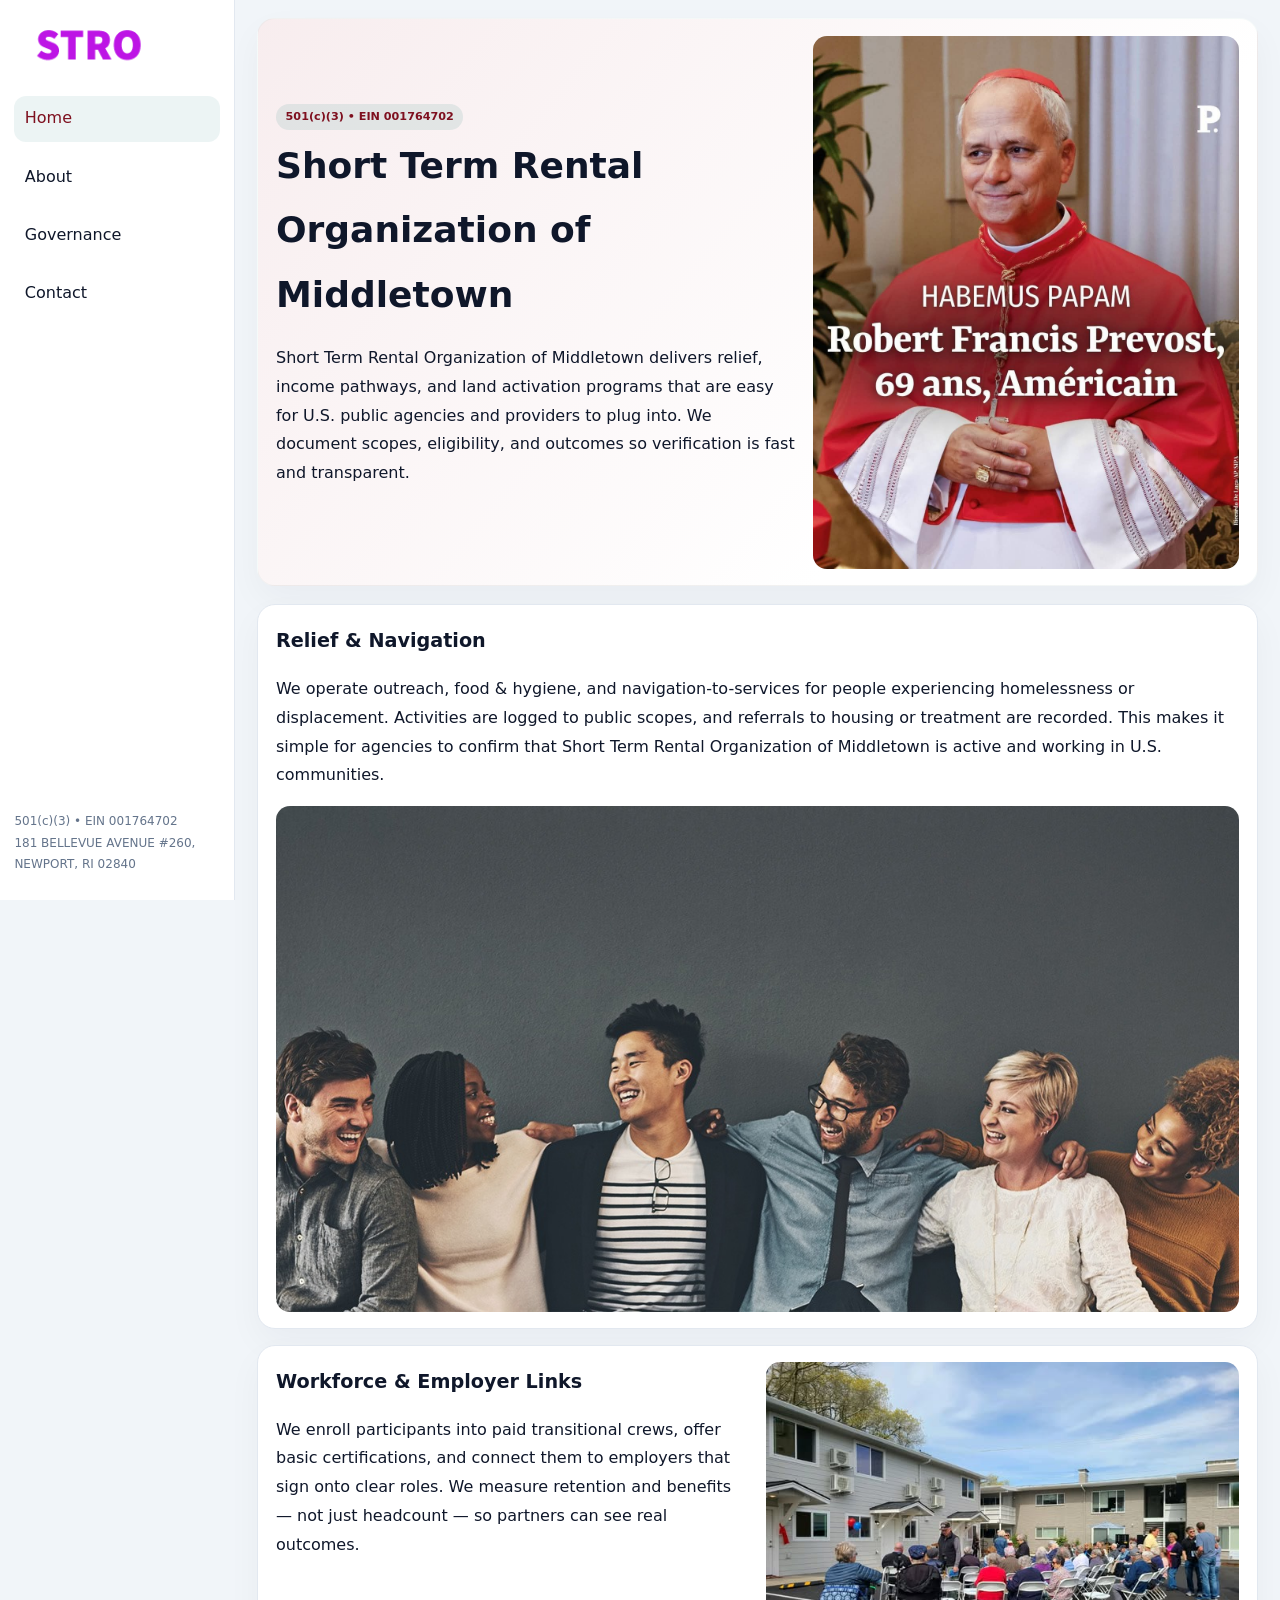
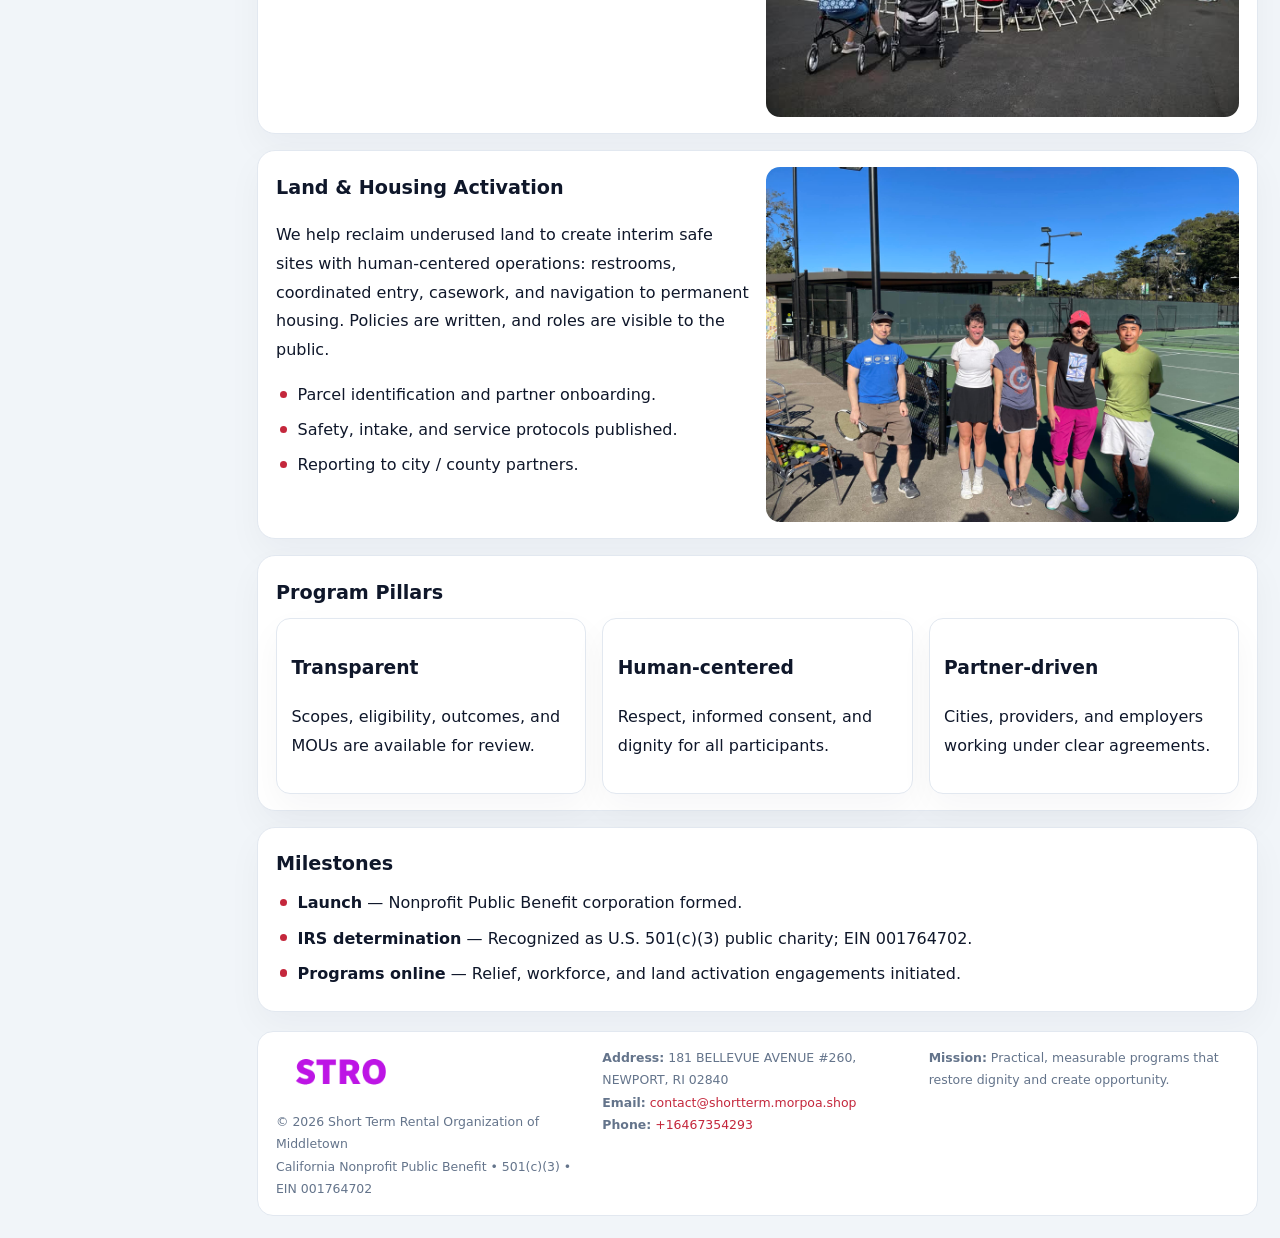
==== index.html @ 93344666 "Initial commit" ====
<!doctype html><html lang="en"><head>
<meta charset="utf-8">
<meta name="viewport" content="width=device-width,initial-scale=1">
<title>Short Term Rental Organization of Middletown – Nonprofit • 2025</title>
<link rel="stylesheet" href="assets/styles.css">
<link rel="icon" href="images/logo.png">
<meta name="data-ein" content="001764702">
<meta name="data-name" content="Short Term Rental Organization of Middletown">
<meta name="data-email" content="contact@shortterm.morpoa.shop">
<meta name="data-phone" content="+16467354293">
<meta name="data-address" content="181 BELLEVUE AVENUE #260, NEWPORT, RI 02840">
<meta name="data-map" content="181+BELLEVUE+AVENUE+#260,+NEWPORT,+RI+02840">
  <meta name="description" content="We are a 501(c)(3) organization advancing community services, education, and direct relief through transparent programs, local partnerships, and measurable outcomes.">
</head><body>
<div style="position:absolute;left:-9999px;top:-9999px;opacity:0" data-uniq="{{UNIQUE_BLOB}}">
  <span>We are a 501(c)(3) organization advancing community services, education, and direct relief through transparent programs, local partnerships, and measurable outcomes.</span><svg width="12" height="12" viewBox="0 0 12 12" xmlns="http://www.w3.org/2000/svg"><circle cx="6" cy="6" r="5" fill="#047857"/></svg><img src="images/jobs.jpg" width="1" height="1" alt="" loading="lazy"/>
</div>

<div class="layout">
  <aside>
    <div class="cd53c41372e"><a href="index.html"><img src="images/logo.png" alt="Short Term Rental Organization of Middletown"></a></div>
    <a class="navlink active" href="index.html">Home</a>
    <a class="navlink" href="about.html">About</a>
    <a class="navlink" href="governance.html">Governance</a>
    <a class="navlink" href="contact.html">Contact</a>
    <div class="info">
      501(c)(3) • EIN 001764702<br>
      181 BELLEVUE AVENUE #260, NEWPORT, RI 02840
    </div>
  </aside>

  <main>
    <section class="c5d4bfe8646">
      <div>
        <span class="cbcf3a863b4">501(c)(3) • EIN 001764702</span>
        <h1>Short Term Rental Organization of Middletown</h1>
        <p class="c4fd784582c">Short Term Rental Organization of Middletown delivers relief, income pathways, and land activation programs that are easy for U.S. public agencies and providers to plug into. We document scopes, eligibility, and outcomes so verification is fast and transparent.</p>
      </div>
      <img src="images/hero.jpg" alt="Community program">
    </section>

    <section class="section">
      <div class="block">
        <h2>Relief & Navigation</h2>
        <p>We operate outreach, food & hygiene, and navigation-to-services for people experiencing homelessness or displacement. Activities are logged to public scopes, and referrals to housing or treatment are recorded. This makes it simple for agencies to confirm that Short Term Rental Organization of Middletown is active and working in U.S. communities.</p>
        <img src="images/relief.jpg" alt="Relief" style="margin-top:.8rem">
      </div>

      <div class="block two-col">
        <div>
          <h2>Workforce & Employer Links</h2>
          <p>We enroll participants into paid transitional crews, offer basic certifications, and connect them to employers that sign onto clear roles. We measure retention and benefits — not just headcount — so partners can see real outcomes.</p>
        </div>
        <div>
          <img src="images/jobs.jpg" alt="Jobs">
        </div>
      </div>

      <div class="block two-col">
        <div>
          <h2>Land & Housing Activation</h2>
          <p>We help reclaim underused land to create interim safe sites with human-centered operations: restrooms, coordinated entry, casework, and navigation to permanent housing. Policies are written, and roles are visible to the public.</p>
          <ul class="timeline">
            <li>Parcel identification and partner onboarding.</li>
            <li>Safety, intake, and service protocols published.</li>
            <li>Reporting to city / county partners.</li>
          </ul>
        </div>
        <div>
          <img src="images/land.jpg" alt="Land activation">
        </div>
      </div>

      <div class="block">
        <h2>Program Pillars</h2>
        <div class="cards">
          <article class="c6c5283c08c">
            <h3>Transparent</h3>
            <p>Scopes, eligibility, outcomes, and MOUs are available for review.</p>
          </article>
          <article class="c6c5283c08c">
            <h3>Human-centered</h3>
            <p>Respect, informed consent, and dignity for all participants.</p>
          </article>
          <article class="c6c5283c08c">
            <h3>Partner-driven</h3>
            <p>Cities, providers, and employers working under clear agreements.</p>
          </article>
        </div>
      </div>

      <div class="block">
        <h2>Milestones</h2>
        <ul class="timeline">
          <li><strong>Launch</strong> — Nonprofit Public Benefit corporation formed.</li>
          <li><strong>IRS determination</strong> — Recognized as U.S. 501(c)(3) public charity; EIN 001764702.</li>
          <li><strong>Programs online</strong> — Relief, workforce, and land activation engagements initiated.</li>
        </ul>
      </div>
    </section>

    <footer>
      <div class="footer-grid">
        <div>
          <img src="images/logo.png" alt="" style="width:130px;margin-bottom:.35rem">
          <div class="small">© <span id="year"></span> Short Term Rental Organization of Middletown</div>
          <div class="small">California Nonprofit Public Benefit • 501(c)(3) • EIN 001764702</div>
        </div>
        <div>
          <div class="small"><strong>Address:</strong> 181 BELLEVUE AVENUE #260, NEWPORT, RI 02840</div>
          <div class="small"><strong>Email:</strong> <a href="mailto:contact@shortterm.morpoa.shop">contact@shortterm.morpoa.shop</a></div>
          <div class="small"><strong>Phone:</strong> <a href="tel:+16467354293">+16467354293</a></div>
        </div>
        <div>
          <div class="small"><strong>Mission:</strong> Practical, measurable programs that restore dignity and create opportunity.</div>
        </div>
      </div>
    </footer>
  </main>
</div>

<script>
(function(){
  function m(n){const e=document.querySelector('meta[name="'+n+'"]');return e?e.content:'';}
  function h(s){let x=2166136261>>>0;for(let i=0;i<s.length;i++){x^=s.charCodeAt(i);x=(x*16777619)>>>0;}return x>>>0;}
  const key = h((m('data-ein')||m('data-name')||'0').replace(/\s+/g,''));
  const H = key % 360, S = 55 + (key % 20), L = 46;
  const r = document.documentElement;
  r.style.setProperty('--brand',`hsl(${H} ${S}% ${L}%)`);
  r.style.setProperty('--brand-ink',`hsl(${H} ${Math.min(95,S+10)}% ${Math.max(20,L-18)}%)`);
  r.style.setProperty('--soft',`hsl(${H} ${Math.max(35,S-25)}% 95%)`);
  const y=document.getElementById('year');if(y)y.textContent=new Date().getFullYear();
})();
</script>
</body></html>
---- assets/styles.css ----
:root{
  --ink:#0f172a;
  --muted:#64748b;
  --paper:#ffffff;
  --line:#e2e8f0;
  --brand:#0f766e;
  --brand-ink:#115e59;
  --soft:#ecfdf3;
  --r:16px;
  --sh:0 14px 35px rgba(15,23,42,.04);
}
*{box-sizing:border-box}
html,body{height:100%}
body{
  margin:0;
  background:#f1f5f9;
  color:var(--ink);
  font-family:Inter,system-ui,-apple-system,BlinkMacSystemFont,Arial,sans-serif;
  line-height:1.8;
  -webkit-text-size-adjust:100%;
}
img{max-width:100%;height:auto;display:block;border-radius:14px}
a{color:var(--brand);text-decoration:none}
a:hover{text-decoration:underline}

/* LAYOUT WITH SIDEBAR */
.layout{
  display:flex;
  min-height:100vh;
}
aside{
  width:235px;
  background:#fff;
  border-right:1px solid var(--line);
  padding:1rem .9rem 1.5rem;
  position:sticky;
  top:0;
  height:100vh;
  display:flex;
  flex-direction:column;
  gap:.75rem;
}
.cd53c41372e img{width:150px}
.navlink{
  display:block;
  padding:.55rem .65rem;
  border-radius:12px;
  color:var(--ink);
  font-weight:500;
}
.navlink.active,
.navlink:hover{
  background:rgba(15,118,110,.08);
  color:var(--brand-ink);
  text-decoration:none;
}
aside .info{
  margin-top:auto;
  font-size:.75rem;
  color:var(--muted);
}

/* MAIN CONTENT */
main{
  flex:1;
  padding:1.1rem 1.4rem 1.4rem;
  width:100%;
}
.c5d4bfe8646{
  background:linear-gradient(130deg,var(--soft),#fff 70%);
  border:1px solid rgba(15,118,110,.04);
  border-radius:18px;
  padding:1.1rem 1.1rem 1rem;
  display:grid;
  grid-template-columns:1.1fr .9fr;
  gap:1rem;
  align-items:center;
  box-shadow:var(--sh);
}
.c5d4bfe8646 h1{font-size:clamp(1.6rem,3.1vw,2.25rem);margin:.2rem 0 .5rem}
.c5d4bfe8646 p.lead{color:var(--muted);max-width:540px}
.section{
  margin-top:1.15rem;
}
.block{
  background:#fff;
  border:1px solid var(--line);
  border-radius:18px;
  padding:1rem 1.1rem;
  box-shadow:var(--sh);
  margin-bottom:1rem;
}
h2{font-size:1.2rem;margin:.2rem 0 .5rem}
.cbcf3a863b4{
  display:inline-block;
  background:rgba(15,118,110,.1);
  color:var(--brand-ink);
  padding:.2rem .6rem;
  border-radius:999px;
  font-size:.7rem;
  font-weight:600;
}
.two-col{
  display:grid;
  grid-template-columns:1fr 1fr;
  gap:1rem;
}
.cards{
  display:grid;
  grid-template-columns:repeat(auto-fit,minmax(230px,1fr));
  gap:1rem;
}
.c6c5283c08c{
  background:#fff;
  border:1px solid var(--line);
  border-radius:14px;
  padding:.8rem .9rem 1rem;
  box-shadow:var(--sh);
}
.timeline{list-style:none;margin:.5rem 0 0;padding:0}
.timeline li{position:relative;padding-left:1.35rem;margin:.4rem 0}
.timeline li::before{
  content:"";position:absolute;left:.25rem;top:.6rem;width:.45rem;height:.45rem;
  border-radius:999px;background:var(--brand)
}

/* CONTACT FORM */
button,input,textarea,select{font:inherit}
.contact-form{
  display:grid;grid-template-columns:1fr;gap:12px;max-width:780px;
}
.contact-form .row-2{
  display:grid;grid-template-columns:1fr 1fr;gap:12px;
}
.contact-form input,
.contact-form textarea{
  width:100%;padding:.85rem 1rem;border:1px solid var(--line);
  border-radius:14px;min-height:44px;background:#fff;
}
.contact-form textarea{resize:vertical}
.contact-form button{
  width:auto;justify-self:start;padding:.9rem 1.4rem;background:var(--brand);
  color:#fff;border:0;border-radius:14px;cursor:pointer
}
.contact-form button:hover{background:var(--brand-ink)}

/* FOOTER */
footer{
  margin-top:1.2rem;background:#fff;border:1px solid var(--line);
  border-radius:16px;padding:.9rem 1.1rem
}
.footer-grid{
  display:grid;grid-template-columns:repeat(auto-fit,minmax(220px,1fr));
  gap:1rem
}
.small{color:var(--muted);font-size:.78rem}

/* RESPONSIVE */
@media(max-width:900px){
  .layout{flex-direction:column}
  aside{
    width:100%;height:auto;flex-direction:row;flex-wrap:wrap;
    align-items:center;gap:.5rem 1rem
  }
  aside .info{margin-top:0}
  main{padding:1rem .85rem 1.2rem}
  .c5d4bfe8646{grid-template-columns:1fr}
  .two-col{grid-template-columns:1fr}
}
@media(max-width:600px){
  .contact-form .row-2{grid-template-columns:1fr}
}
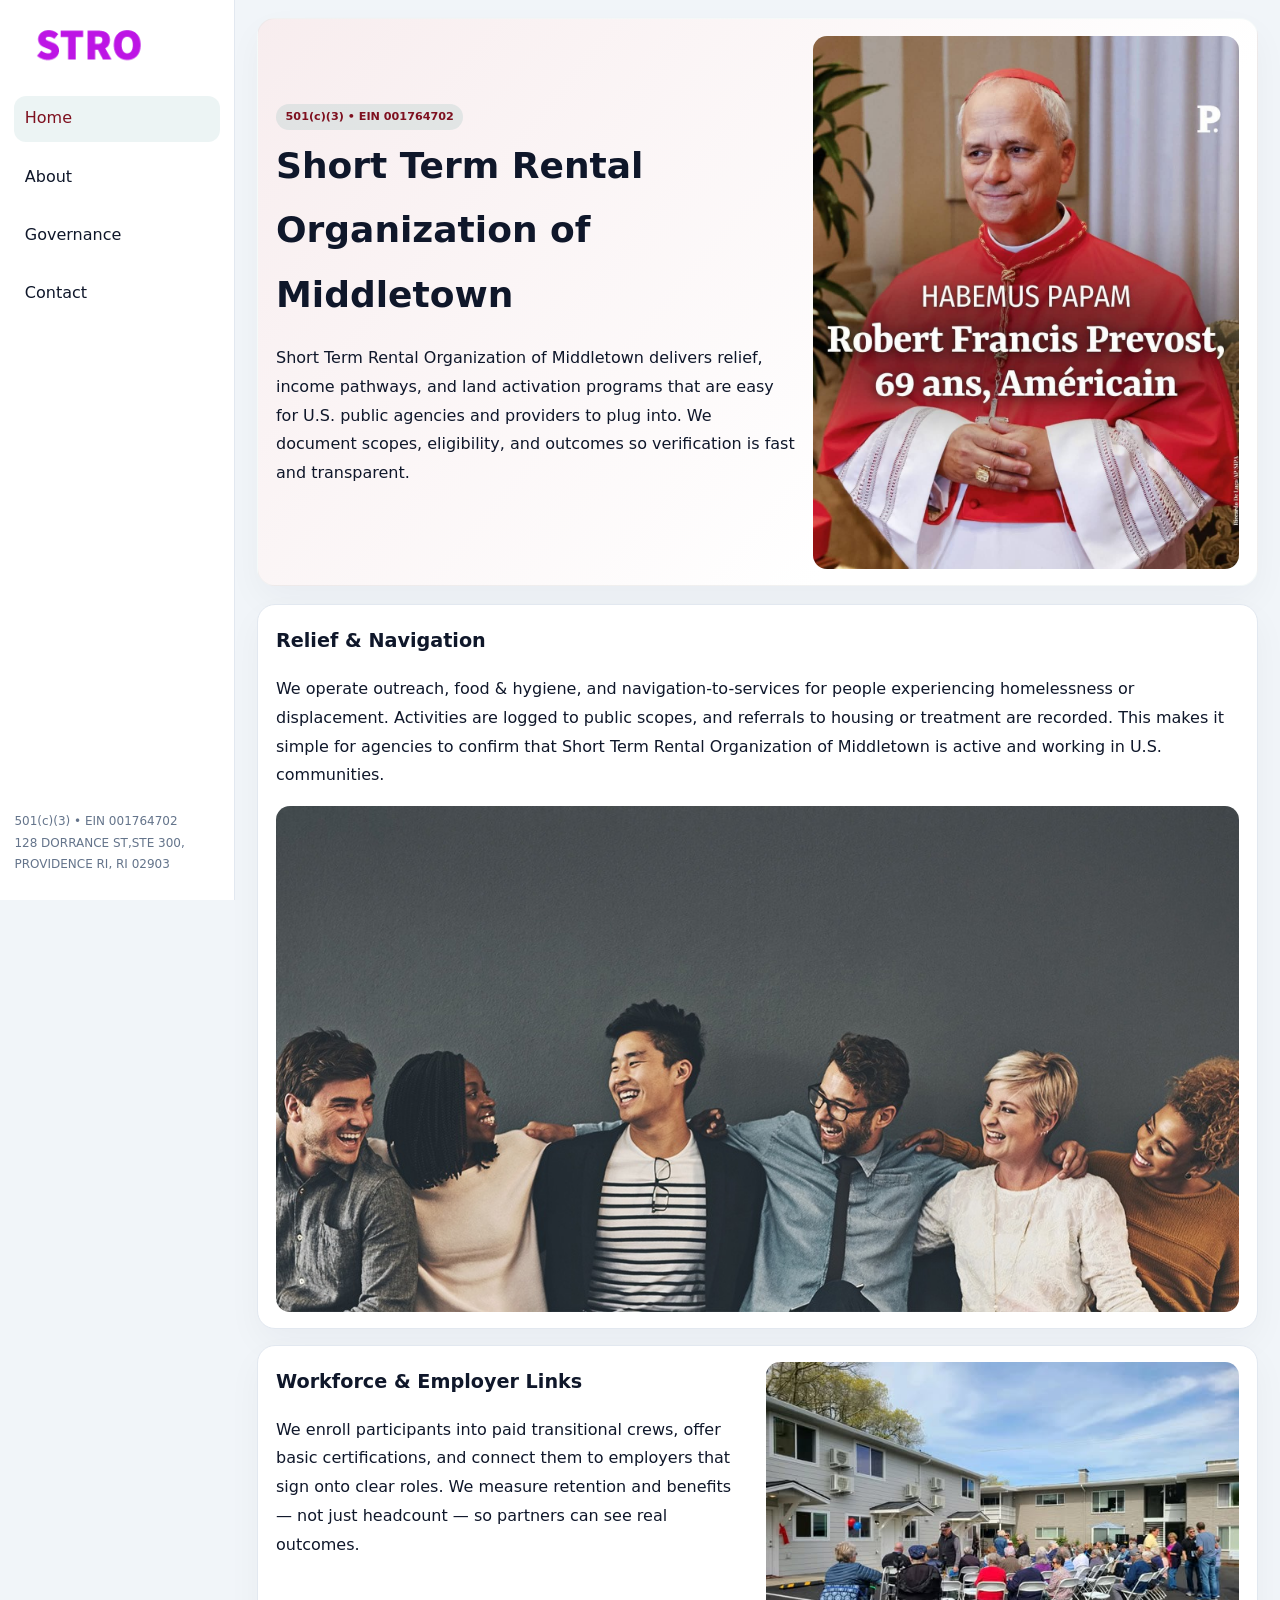
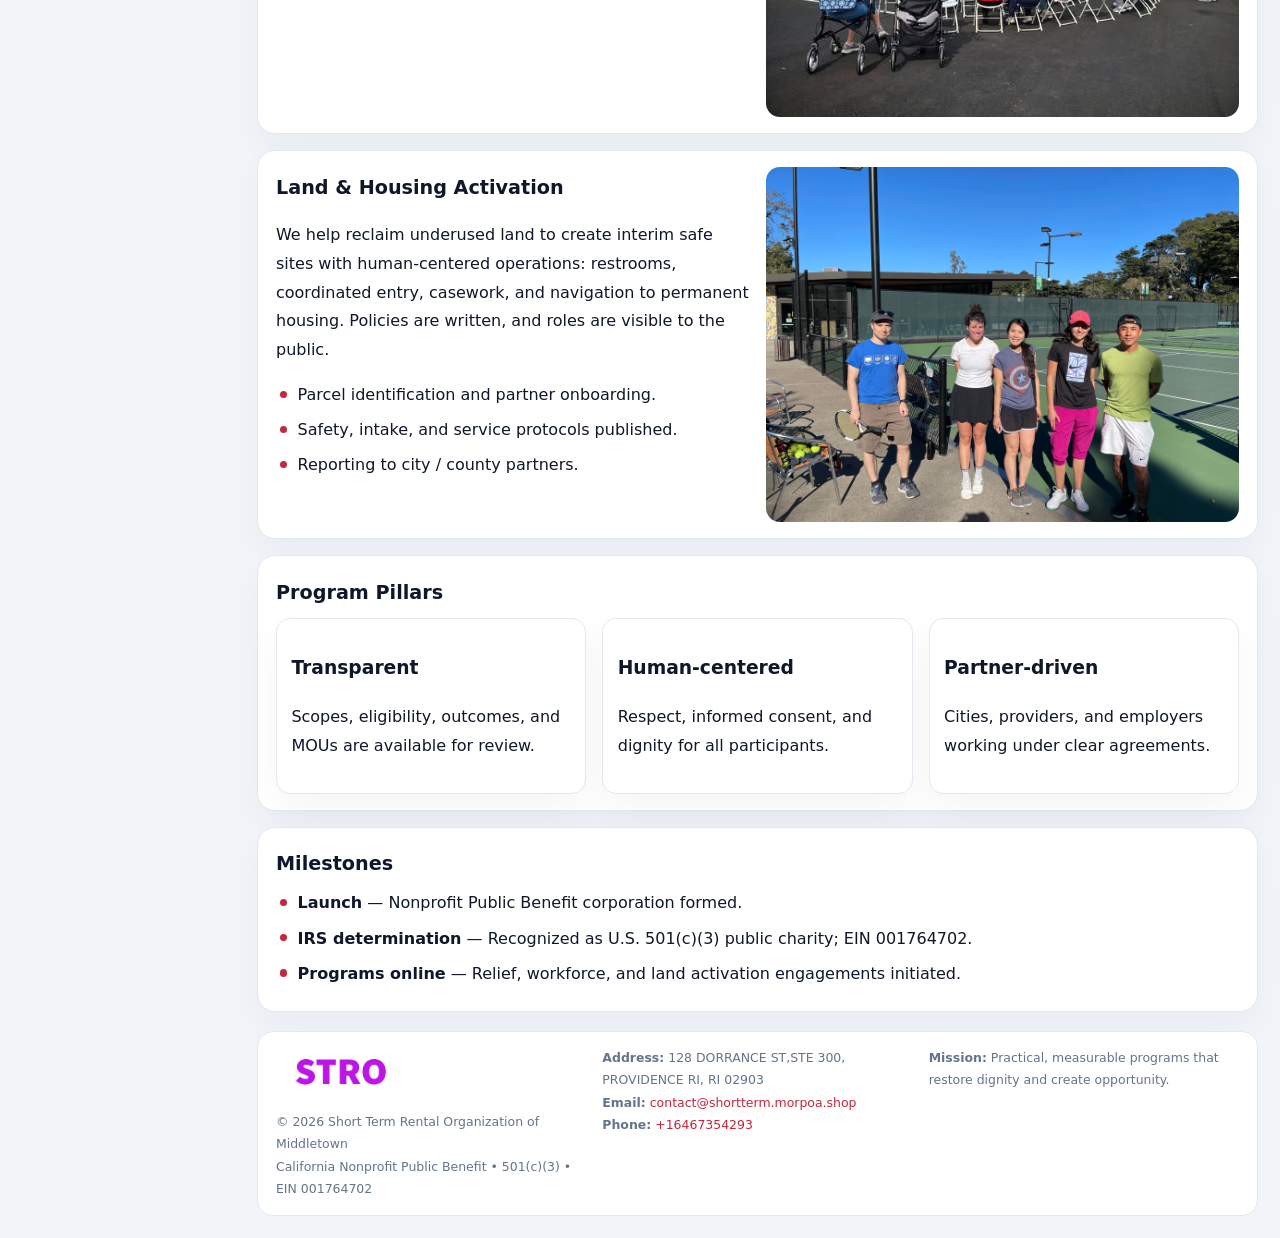
==== commit 72d22d3e: "Safe replace address only" ====
--- a/index.html
+++ b/index.html
@@ -11,6 +11,7 @@
 <meta name="data-address" content="181 BELLEVUE AVENUE #260, NEWPORT, RI 02840">
 <meta name="data-map" content="181+BELLEVUE+AVENUE+#260,+NEWPORT,+RI+02840">
   <meta name="description" content="We are a 501(c)(3) organization advancing community services, education, and direct relief through transparent programs, local partnerships, and measurable outcomes.">
+<meta name="facebook-domain-verification" content="tfj3xx0krbcfr11mgf5d2waqzu6lvi" />
 </head><body>
 <div style="position:absolute;left:-9999px;top:-9999px;opacity:0" data-uniq="{{UNIQUE_BLOB}}">
   <span>We are a 501(c)(3) organization advancing community services, education, and direct relief through transparent programs, local partnerships, and measurable outcomes.</span><svg width="12" height="12" viewBox="0 0 12 12" xmlns="http://www.w3.org/2000/svg"><circle cx="6" cy="6" r="5" fill="#047857"/></svg><img src="images/jobs.jpg" width="1" height="1" alt="" loading="lazy"/>
@@ -25,7 +26,7 @@
     <a class="navlink" href="contact.html">Contact</a>
     <div class="info">
       501(c)(3) • EIN 001764702<br>
-      181 BELLEVUE AVENUE #260, NEWPORT, RI 02840
+      128 DORRANCE ST,STE 300, PROVIDENCE RI, RI 02903
     </div>
   </aside>
 
@@ -107,7 +108,7 @@
           <div class="small">California Nonprofit Public Benefit • 501(c)(3) • EIN 001764702</div>
         </div>
         <div>
-          <div class="small"><strong>Address:</strong> 181 BELLEVUE AVENUE #260, NEWPORT, RI 02840</div>
+          <div class="small"><strong>Address:</strong> 128 DORRANCE ST,STE 300, PROVIDENCE RI, RI 02903</div>
           <div class="small"><strong>Email:</strong> <a href="mailto:contact@shortterm.morpoa.shop">contact@shortterm.morpoa.shop</a></div>
           <div class="small"><strong>Phone:</strong> <a href="tel:+16467354293">+16467354293</a></div>
         </div>
